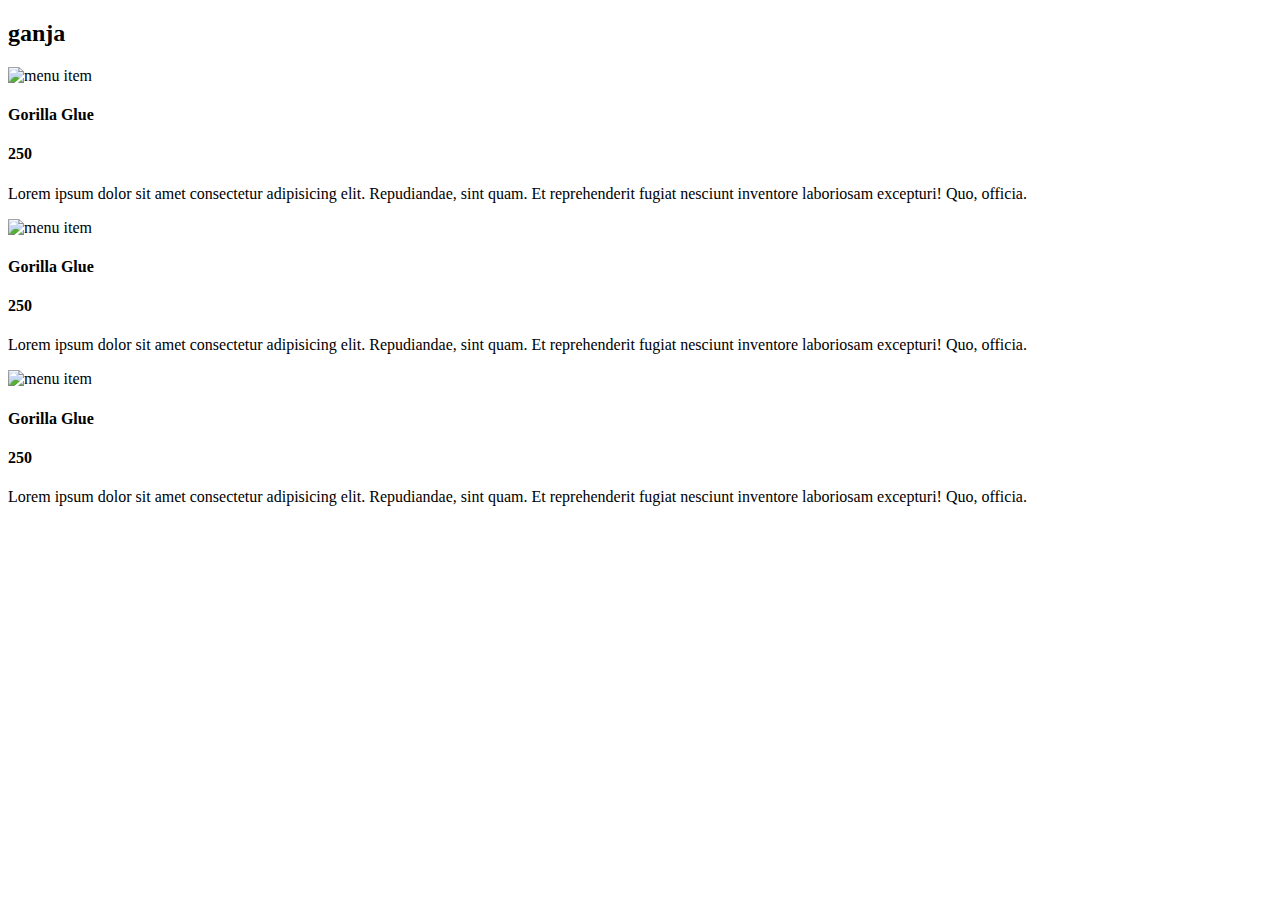
==== index.html @ cd096721 "Update index.html" ====
<!DOCTYPE html>
<html lang="en">
  <head>
    <meta charset="UTF-8" />
    <meta name="viewport" content="width=device-width, initial-scale=1.0" />
    <title>Chill</title>
    <!-- font-awesome -->
    <link
      rel="stylesheet"
      href="https://cdnjs.cloudflare.com/ajax/libs/font-awesome/5.14.0/css/all.min.css"
    />
    <!-- styles -->
    <link rel="stylesheet" href="styles.css" />
  </head>
  <body>
    <section class="Chill">
      <!-- title -->
      <div class="title"> 
        <h2>ganja</h2>
        <div class="underline"></div>
      </div>
      <!-- filter buttons -->
      <div class="btn-container">
        <!-- <button type="button" class="filter-btn" data-id="all">all</button>
        <button type="button" class="filter-btn" data-id="breakfast">
          breakfast
        </button>
        <button type="button" class="filter-btn" data-id="lunch">lunch</button>
        <button type="button" class="filter-btn" data-id="shakes">
          shakes
        </button> -->
      </div>
      <!-- menu items -->
      <div class="section-center">
        <!-- single item -->
        <article class="menu-item">
          <img src="./menu-item.jpeg" alt="menu item" class="photo" />
          <div class="item-info">
            <header>
              <h4>Gorilla Glue</h4>
              <h4 class="price">250</h4>
            </header>
            <p class="item-text">
              Lorem ipsum dolor sit amet consectetur adipisicing elit.
              Repudiandae, sint quam. Et reprehenderit fugiat nesciunt inventore
              laboriosam excepturi! Quo, officia.
            </p>
          </div>
        </article>
        <!-- end of single item -->
        <!-- single item -->
        <article class="menu-item">
          <img src="./menu-item.jpeg" alt="menu item" class="photo" />
          <div class="item-info">
            <header>
              <h4>Gorilla Glue</h4>
              <h4 class="price">250</h4>
            </header>
            <p class="item-text">
              Lorem ipsum dolor sit amet consectetur adipisicing elit.
              Repudiandae, sint quam. Et reprehenderit fugiat nesciunt inventore
              laboriosam excepturi! Quo, officia.
            </p>
          </div>
        </article>
        <!-- end of single item -->
        <!-- single item -->
        <article class="menu-item">
          <img src="../menu-item.jpeg" alt="menu item" class="photo" />
          <div class="item-info">
            <header>
              <h4>Gorilla Glue</h4>
              <h4 class="price">250</h4>
            </header>
            <p class="item-text">
              Lorem ipsum dolor sit amet consectetur adipisicing elit.
              Repudiandae, sint quam. Et reprehenderit fugiat nesciunt inventore
              laboriosam excepturi! Quo, officia.
            </p>
          </div>
        </article>
        <!-- end of single item -->
      </div>
    </section>
    <!-- javascript -->
    <script src="./app.js"></script>
  </body>
</html>
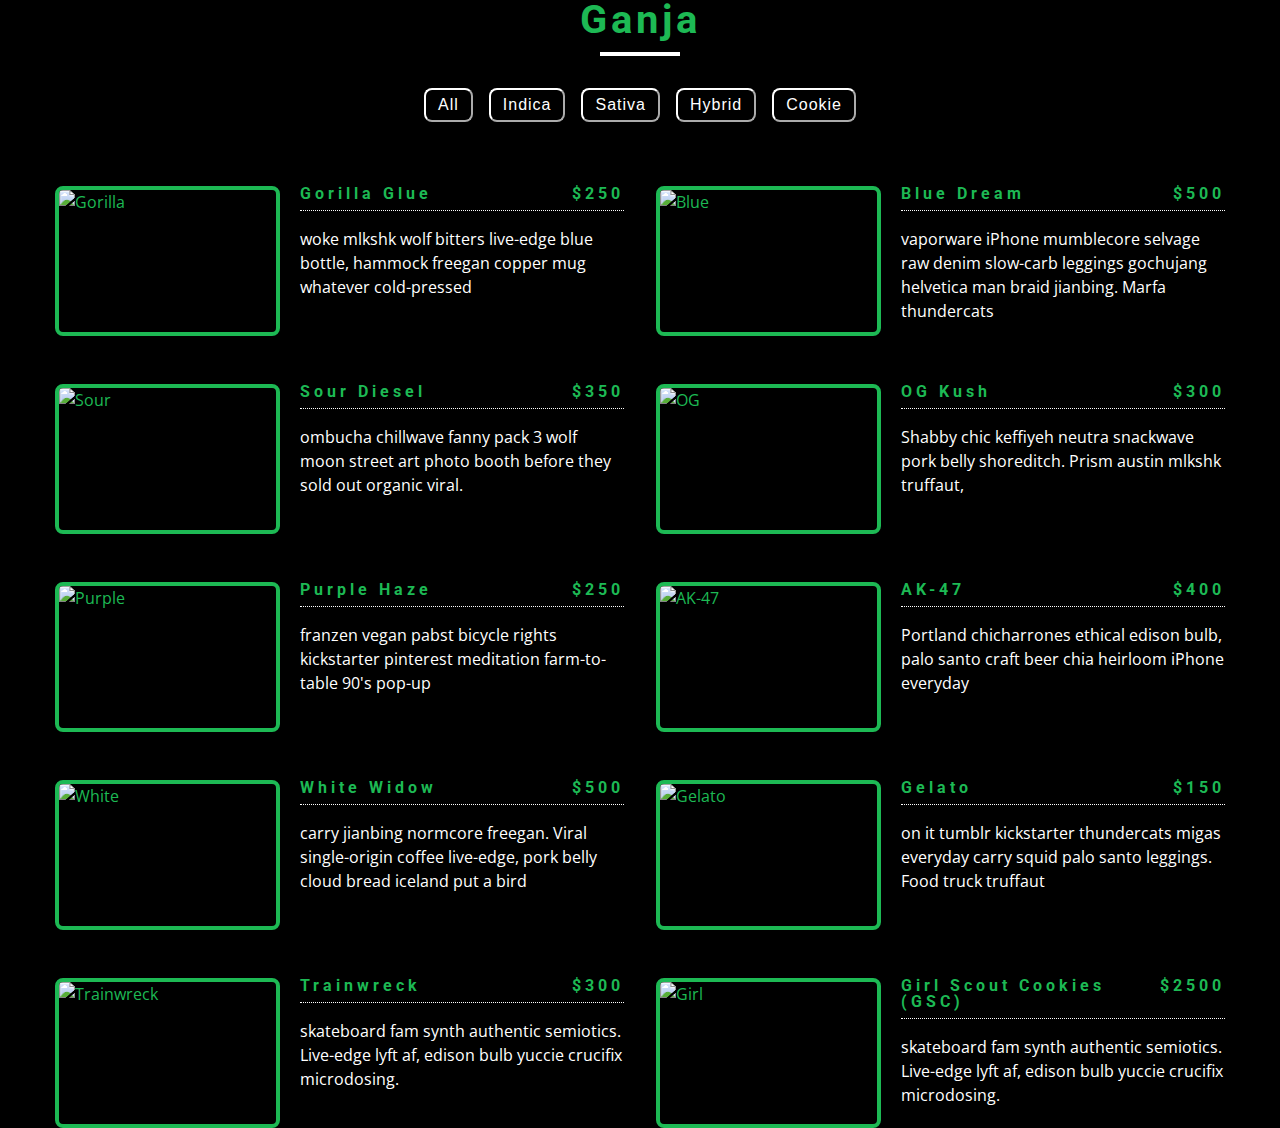
==== commit 967e1bad: "Update index.html" ====
--- a/index.html
+++ b/index.html
@@ -10,7 +10,7 @@
       href="https://cdnjs.cloudflare.com/ajax/libs/font-awesome/5.14.0/css/all.min.css"
     />
     <!-- styles -->
-    <link rel="stylesheet" href="styles.css" />
+    <link rel="stylesheet" href="maryjane/styles.css" />
   </head>
   <body>
     <section class="Chill">
@@ -34,7 +34,7 @@
       <div class="section-center">
         <!-- single item -->
         <article class="menu-item">
-          <img src="./menu-item.jpeg" alt="menu item" class="photo" />
+          <img src="maryjane/images/menu-item.jpeg" alt="menu item" class="photo" />
           <div class="item-info">
             <header>
               <h4>Gorilla Glue</h4>
@@ -50,7 +50,7 @@
         <!-- end of single item -->
         <!-- single item -->
         <article class="menu-item">
-          <img src="./menu-item.jpeg" alt="menu item" class="photo" />
+          <img src="maryjane/images/menu-item.jpeg" alt="menu item" class="photo" />
           <div class="item-info">
             <header>
               <h4>Gorilla Glue</h4>
@@ -66,7 +66,7 @@
         <!-- end of single item -->
         <!-- single item -->
         <article class="menu-item">
-          <img src="../menu-item.jpeg" alt="menu item" class="photo" />
+          <img src="maryjane/images/menu-item.jpeg" alt="menu item" class="photo" />
           <div class="item-info">
             <header>
               <h4>Gorilla Glue</h4>
@@ -83,6 +83,6 @@
       </div>
     </section>
     <!-- javascript -->
-    <script src="./app.js"></script>
+    <script src="maryjane/app.js"></script>
   </body>
 </html>
--- a/maryjane/styles.css
+++ b/maryjane/styles.css
@@ -0,0 +1,265 @@
+/*
+=============== 
+Fonts
+===============
+*/
+@import url("https://fonts.googleapis.com/css?family=Open+Sans|Roboto:400,700&display=swap");
+
+/*
+=============== 
+Variables
+===============
+*/
+
+:root {
+  /* dark shades of primary color*/
+  --clr-primary-1: #1db954;
+  --clr-primary-2: hsl(205, 77%, 27%);
+  --clr-primary-3: hsl(205, 72%, 37%);
+  --clr-primary-4: hsl(205, 63%, 48%);
+  /* primary/main color -  green */
+  --clr-primary-5: #1db954;
+  /* lighter shades of primary color */
+  --clr-primary-6: hsl(205, 89%, 70%);
+  --clr-primary-7: hsl(205, 90%, 76%);
+  --clr-primary-8: hsl(205, 86%, 81%);
+  --clr-primary-9: hsl(206, 15%, 40%);
+  --clr-primary-10: hsl(205, 12%, 27%);
+  /* darkest grey - used for headings */
+  --clr-grey-1: #1db954;
+  --clr-grey-2: hsl(211, 39%, 23%);
+  --clr-grey-3: hsl(209, 34%, 30%);
+  --clr-grey-4: hsl(209, 28%, 39%);
+  /* grey used for paragraphs */
+  --clr-grey-5: hsl(0, 0%, 100%);
+  --clr-grey-6: hsl(0, 0%, 100%);
+  --clr-grey-7: hsl(211, 27%, 70%);
+  --clr-grey-8: hsl(210, 31%, 80%);
+  --clr-grey-9: hsl(212, 33%, 89%);
+  --clr-grey-10: hsl(0, 0%, 0%);
+  --clr-white: #344046;
+  --clr-red-dark: hsl(360, 67%, 44%);
+  --clr-red-light: hsl(360, 71%, 66%);
+  --clr-green-dark: hsl(120, 70%, 65%);
+  --clr-green-light: hsl(125, 71%, 66%);
+  --clr-gold: #ffffff; 
+  --clr-black: #1db954;
+  --ff-primary: "Roboto", sans-serif;
+  --ff-secondary: "Open Sans", sans-serif;
+  --transition: all 0.3s linear;
+  --spacing: 0.25rem;
+  --radius: 0.5rem;
+  --light-shadow: 0 5px 15px rgba(0, 0, 0, 0.1);
+  --dark-shadow: 0 5px 15px rgba(0, 0, 0, 0.2);
+  --max-width: 1170px;
+  --fixed-width: 620px;
+}
+/*
+=============== 
+Global Styles
+===============
+*/
+
+*,
+::after,
+::before {
+  margin: 0;
+  padding: 0;
+  box-sizing: border-box;
+}
+
+body {
+  font-family: var(--ff-secondary);
+  background: var(--clr-grey-10);
+  color: var(--clr-grey-1);
+  line-height: 1.5;
+  font-size: 0.875rem;
+}
+ul {
+  list-style-type: none;
+}
+a {
+  text-decoration: none;
+}
+img:not(.logo) {
+  width: 100%;
+}
+img {
+  display: block;
+}
+
+h1,
+h2,
+h3,
+h4 {
+  letter-spacing: var(--spacing);
+  text-transform: capitalize;
+  line-height: 1.25;
+  margin-bottom: 0.75rem;
+  font-family: var(--ff-primary);
+}
+h1 {
+  font-size: 3rem;
+}
+h2 {
+  font-size: 2rem;
+}
+h3 {
+  font-size: 1.25rem;
+}
+h4 {
+  font-size: 0.875rem;
+}
+p {
+  margin-bottom: 1.25rem;
+  color: var(--clr-grey-5);
+}
+@media screen and (min-width: 800px) {
+  h1 {
+    font-size: 4rem;
+  }
+  h2 {
+    font-size: 2.5rem;
+  }
+  h3 {
+    font-size: 1.75rem;
+  }
+  h4 {
+    font-size: 1rem;
+  }
+  body {
+    font-size: 1rem;
+  }
+  h1,
+  h2,
+  h3,
+  h4 {
+    line-height: 1;
+  }
+}
+/*  global classes */
+
+.btn {
+  text-transform: uppercase;
+  background: transparent;
+  color: var(--clr-black);
+  padding: 0.375rem 0.75rem;
+  letter-spacing: var(--spacing);
+  display: inline-block;
+  transition: var(--transition);
+  font-size: 0.875rem;
+  border: 2px solid var(--clr-black);
+  cursor: pointer;
+  box-shadow: 0 1px 3px rgba(0, 0, 0, 0.2);
+  border-radius: var(--radius);
+}
+.btn:hover {
+  color: var(--clr-white);
+  background: var(--clr-black);
+}
+/* section */
+.section {
+  padding: 5rem 0;
+}
+
+main {
+  min-height: 100vh;
+  display: grid;
+  place-items: center;
+}
+/*
+=============== 
+Menu
+===============
+*/
+
+.menu {
+  padding: 5rem 0;
+}
+.title {
+  text-align: center;
+  margin-bottom: 2rem;
+}
+.underline {
+  width: 5rem;
+  height: 0.25rem;
+  background: var(--clr-gold);
+  margin-left: auto;
+  margin-right: auto;
+}
+.btn-container {
+  margin-bottom: 4rem;
+  display: flex;
+  justify-content: center;
+}
+.filter-btn {
+  background: transparent;
+  border-color: var(--clr-gold);
+  font-size: 1rem;
+  text-transform: capitalize;
+  margin: 0 0.5rem;
+  letter-spacing: 1px;
+  border-radius: var(--radius);
+  padding: 0.375rem 0.75rem;
+  color: var(--clr-gold);
+  cursor: pointer;
+  transition: var(--transition);
+}
+.filter-btn:hover {
+  background: var(--clr-black);
+  color: var(--clr-white);
+}
+.section-center {
+  width: 90vw;
+  margin: 0 auto;
+  max-width: 1170px;
+  display: grid;
+  gap: 3rem 2rem;
+  justify-items: center;
+}
+.menu-item {
+  display: grid;
+  gap: 1rem 2rem;
+  max-width: 25rem;
+}
+.photo {
+  object-fit: cover;
+  height: 200px;
+  border: 0.25rem solid var(--clr-black);
+  border-radius: var(--radius);
+}
+.item-info header {
+  display: flex;
+  justify-content: space-between;
+  border-bottom: 0.5px dotted var(--clr-grey-5);
+}
+.item-info h4 {
+  margin-bottom: 0.5rem;
+}
+.price {
+  color: var(--clr-primary-5);
+}
+.item-text {
+  margin-bottom: 0;
+  padding-top: 1rem;
+}
+
+@media screen and (min-width: 768px) {
+  .menu-item {
+    grid-template-columns: 225px 1fr;
+    gap: 0 1.25rem;
+    max-width: 40rem;
+  }
+  .photo {
+    height: 175px;
+  }
+}
+@media screen and (min-width: 1200px) {
+  .section-center {
+    width: 95vw;
+    grid-template-columns: 1fr 1fr;
+  }
+  .photo {
+    height: 150px;
+  }
+}
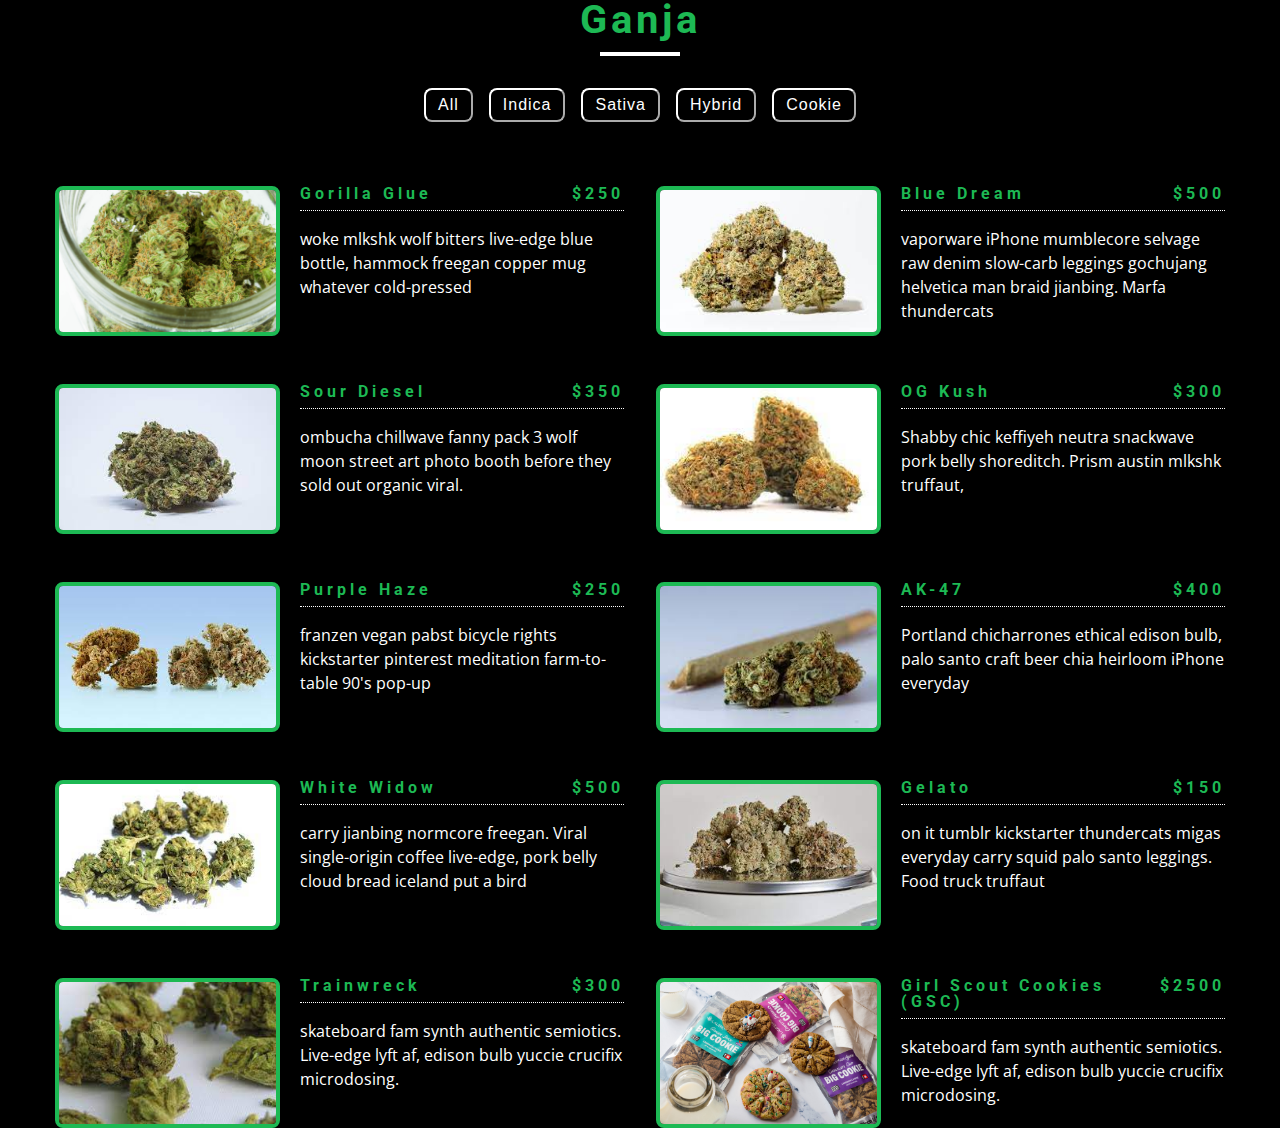
==== commit fc861b98: "Add files via upload" ====
--- a/index.html
+++ b/index.html
@@ -1,88 +1,85 @@
-<!DOCTYPE html>
-<html lang="en">
-  <head>
-    <meta charset="UTF-8" />
-    <meta name="viewport" content="width=device-width, initial-scale=1.0" />
-    <title>Chill</title>
-    <!-- font-awesome -->
-    <link
-      rel="stylesheet"
-      href="https://cdnjs.cloudflare.com/ajax/libs/font-awesome/5.14.0/css/all.min.css"
-    />
-    <!-- styles -->
-    <link rel="stylesheet" href="maryjane/styles.css" />
-  </head>
-  <body>
-    <section class="Chill">
-      <!-- title -->
-      <div class="title"> 
-        <h2>ganja</h2>
-        <div class="underline"></div>
-      </div>
-      <!-- filter buttons -->
-      <div class="btn-container">
-        <!-- <button type="button" class="filter-btn" data-id="all">all</button>
-        <button type="button" class="filter-btn" data-id="breakfast">
-          breakfast
-        </button>
-        <button type="button" class="filter-btn" data-id="lunch">lunch</button>
-        <button type="button" class="filter-btn" data-id="shakes">
-          shakes
-        </button> -->
-      </div>
-      <!-- menu items -->
-      <div class="section-center">
-        <!-- single item -->
-        <article class="menu-item">
-          <img src="maryjane/images/menu-item.jpeg" alt="menu item" class="photo" />
-          <div class="item-info">
-            <header>
-              <h4>Gorilla Glue</h4>
-              <h4 class="price">250</h4>
-            </header>
-            <p class="item-text">
-              Lorem ipsum dolor sit amet consectetur adipisicing elit.
-              Repudiandae, sint quam. Et reprehenderit fugiat nesciunt inventore
-              laboriosam excepturi! Quo, officia.
-            </p>
-          </div>
-        </article>
-        <!-- end of single item -->
-        <!-- single item -->
-        <article class="menu-item">
-          <img src="maryjane/images/menu-item.jpeg" alt="menu item" class="photo" />
-          <div class="item-info">
-            <header>
-              <h4>Gorilla Glue</h4>
-              <h4 class="price">250</h4>
-            </header>
-            <p class="item-text">
-              Lorem ipsum dolor sit amet consectetur adipisicing elit.
-              Repudiandae, sint quam. Et reprehenderit fugiat nesciunt inventore
-              laboriosam excepturi! Quo, officia.
-            </p>
-          </div>
-        </article>
-        <!-- end of single item -->
-        <!-- single item -->
-        <article class="menu-item">
-          <img src="maryjane/images/menu-item.jpeg" alt="menu item" class="photo" />
-          <div class="item-info">
-            <header>
-              <h4>Gorilla Glue</h4>
-              <h4 class="price">250</h4>
-            </header>
-            <p class="item-text">
-              Lorem ipsum dolor sit amet consectetur adipisicing elit.
-              Repudiandae, sint quam. Et reprehenderit fugiat nesciunt inventore
-              laboriosam excepturi! Quo, officia.
-            </p>
-          </div>
-        </article>
-        <!-- end of single item -->
-      </div>
-    </section>
-    <!-- javascript -->
-    <script src="maryjane/app.js"></script>
-  </body>
-</html>
+<!DOCTYPE html>
+<html lang="en">
+  <head>
+    <meta charset="UTF-8" />
+    <meta name="viewport" content="width=device-width, initial-scale=1.0" />
+    <title>Chill</title>
+    <!-- font-awesome -->
+    <link rel="stylesheet" href="https://cdnjs.cloudflare.com/ajax/libs/font-awesome/5.14.0/css/all.min.css"/>
+    <link rel="shortcut icon" href="images/chill.png">
+    <link rel="stylesheet" href="styles.css" />
+  </head>
+  <body>
+    <section class="Chill">
+      <!-- title -->
+      <div class="title"> 
+        <h2>ganja</h2>
+        <div class="underline"></div>
+      </div>
+      <!-- filter buttons -->
+      <div class="btn-container">
+        <!-- <button type="button" class="filter-btn" data-id="all">all</button>
+        <button type="button" class="filter-btn" data-id="breakfast">
+          breakfast
+        </button>
+        <button type="button" class="filter-btn" data-id="lunch">lunch</button>
+        <button type="button" class="filter-btn" data-id="shakes">
+          shakes
+        </button> -->
+      </div>
+      <!-- menu items -->
+      <div class="section-center">
+        <!-- single item -->
+        <article class="menu-item">
+          <img src="images/menu-item.jpeg" alt="menu item" class="photo" />
+          <div class="item-info">
+            <header>
+              <h4>Gorilla Glue</h4>
+              <h4 class="price">250</h4>
+            </header>
+            <p class="item-text">
+              Lorem ipsum dolor sit amet consectetur adipisicing elit.
+              Repudiandae, sint quam. Et reprehenderit fugiat nesciunt inventore
+              laboriosam excepturi! Quo, officia.
+            </p>
+          </div>
+        </article>
+        <!-- end of single item -->
+        <!-- single item -->
+        <article class="menu-item">
+          <img src="images/menu-item.jpeg" alt="menu item" class="photo" />
+          <div class="item-info">
+            <header>
+              <h4>Gorilla Glue</h4>
+              <h4 class="price">250</h4>
+            </header>
+            <p class="item-text">
+              Lorem ipsum dolor sit amet consectetur adipisicing elit.
+              Repudiandae, sint quam. Et reprehenderit fugiat nesciunt inventore
+              laboriosam excepturi! Quo, officia.
+            </p>
+          </div>
+        </article>
+        <!-- end of single item -->
+        <!-- single item -->
+        <article class="menu-item">
+          <img src="images/menu-item.jpeg" alt="menu item" class="photo" />
+          <div class="item-info">
+            <header>
+              <h4>Gorilla Glue</h4>
+              <h4 class="price">250</h4>
+            </header>
+            <p class="item-text">
+              Lorem ipsum dolor sit amet consectetur adipisicing elit.
+              Repudiandae, sint quam. Et reprehenderit fugiat nesciunt inventore
+              laboriosam excepturi! Quo, officia.
+            </p>
+          </div>
+        </article>
+        <!-- end of single item -->
+      </div>
+    </section>
+    <!-- javascript -->
+    <script src="app.js"></script>
+  </body>
+</html>
--- a/styles.css
+++ b/styles.css
@@ -0,0 +1,265 @@
+/*
+=============== 
+Fonts
+===============
+*/
+@import url("https://fonts.googleapis.com/css?family=Open+Sans|Roboto:400,700&display=swap");
+
+/*
+=============== 
+Variables
+===============
+*/
+
+:root {
+  /* dark shades of primary color*/
+  --clr-primary-1: #1db954;
+  --clr-primary-2: hsl(205, 77%, 27%);
+  --clr-primary-3: hsl(205, 72%, 37%);
+  --clr-primary-4: hsl(205, 63%, 48%);
+  /* primary/main color -  green */
+  --clr-primary-5: #1db954;
+  /* lighter shades of primary color */
+  --clr-primary-6: hsl(205, 89%, 70%);
+  --clr-primary-7: hsl(205, 90%, 76%);
+  --clr-primary-8: hsl(205, 86%, 81%);
+  --clr-primary-9: hsl(206, 15%, 40%);
+  --clr-primary-10: hsl(205, 12%, 27%);
+  /* darkest grey - used for headings */
+  --clr-grey-1: #1db954;
+  --clr-grey-2: hsl(211, 39%, 23%);
+  --clr-grey-3: hsl(209, 34%, 30%);
+  --clr-grey-4: hsl(209, 28%, 39%);
+  /* grey used for paragraphs */
+  --clr-grey-5: hsl(0, 0%, 100%);
+  --clr-grey-6: hsl(0, 0%, 100%);
+  --clr-grey-7: hsl(211, 27%, 70%);
+  --clr-grey-8: hsl(210, 31%, 80%);
+  --clr-grey-9: hsl(212, 33%, 89%);
+  --clr-grey-10: hsl(0, 0%, 0%);
+  --clr-white: #344046;
+  --clr-red-dark: hsl(360, 67%, 44%);
+  --clr-red-light: hsl(360, 71%, 66%);
+  --clr-green-dark: hsl(120, 70%, 65%);
+  --clr-green-light: hsl(125, 71%, 66%);
+  --clr-gold: #ffffff; 
+  --clr-black: #1db954;
+  --ff-primary: "Roboto", sans-serif;
+  --ff-secondary: "Open Sans", sans-serif;
+  --transition: all 0.3s linear;
+  --spacing: 0.25rem;
+  --radius: 0.5rem;
+  --light-shadow: 0 5px 15px rgba(0, 0, 0, 0.1);
+  --dark-shadow: 0 5px 15px rgba(0, 0, 0, 0.2);
+  --max-width: 1170px;
+  --fixed-width: 620px;
+}
+/*
+=============== 
+Global Styles
+===============
+*/
+
+*,
+::after,
+::before {
+  margin: 0;
+  padding: 0;
+  box-sizing: border-box;
+}
+
+body {
+  font-family: var(--ff-secondary);
+  background: var(--clr-grey-10);
+  color: var(--clr-grey-1);
+  line-height: 1.5;
+  font-size: 0.875rem;
+}
+ul {
+  list-style-type: none;
+}
+a {
+  text-decoration: none;
+}
+img:not(.logo) {
+  width: 100%;
+}
+img {
+  display: block;
+}
+
+h1,
+h2,
+h3,
+h4 {
+  letter-spacing: var(--spacing);
+  text-transform: capitalize;
+  line-height: 1.25;
+  margin-bottom: 0.75rem;
+  font-family: var(--ff-primary);
+}
+h1 {
+  font-size: 3rem;
+}
+h2 {
+  font-size: 2rem;
+}
+h3 {
+  font-size: 1.25rem;
+}
+h4 {
+  font-size: 0.875rem;
+}
+p {
+  margin-bottom: 1.25rem;
+  color: var(--clr-grey-5);
+}
+@media screen and (min-width: 800px) {
+  h1 {
+    font-size: 4rem;
+  }
+  h2 {
+    font-size: 2.5rem;
+  }
+  h3 {
+    font-size: 1.75rem;
+  }
+  h4 {
+    font-size: 1rem;
+  }
+  body {
+    font-size: 1rem;
+  }
+  h1,
+  h2,
+  h3,
+  h4 {
+    line-height: 1;
+  }
+}
+/*  global classes */
+
+.btn {
+  text-transform: uppercase;
+  background: transparent;
+  color: var(--clr-black);
+  padding: 0.375rem 0.75rem;
+  letter-spacing: var(--spacing);
+  display: inline-block;
+  transition: var(--transition);
+  font-size: 0.875rem;
+  border: 2px solid var(--clr-black);
+  cursor: pointer;
+  box-shadow: 0 1px 3px rgba(0, 0, 0, 0.2);
+  border-radius: var(--radius);
+}
+.btn:hover {
+  color: var(--clr-white);
+  background: var(--clr-black);
+}
+/* section */
+.section {
+  padding: 5rem 0;
+}
+
+main {
+  min-height: 100vh;
+  display: grid;
+  place-items: center;
+}
+/*
+=============== 
+Menu
+===============
+*/
+
+.menu {
+  padding: 5rem 0;
+}
+.title {
+  text-align: center;
+  margin-bottom: 2rem;
+}
+.underline {
+  width: 5rem;
+  height: 0.25rem;
+  background: var(--clr-gold);
+  margin-left: auto;
+  margin-right: auto;
+}
+.btn-container {
+  margin-bottom: 4rem;
+  display: flex;
+  justify-content: center;
+}
+.filter-btn {
+  background: transparent;
+  border-color: var(--clr-gold);
+  font-size: 1rem;
+  text-transform: capitalize;
+  margin: 0 0.5rem;
+  letter-spacing: 1px;
+  border-radius: var(--radius);
+  padding: 0.375rem 0.75rem;
+  color: var(--clr-gold);
+  cursor: pointer;
+  transition: var(--transition);
+}
+.filter-btn:hover {
+  background: var(--clr-black);
+  color: var(--clr-white);
+}
+.section-center {
+  width: 90vw;
+  margin: 0 auto;
+  max-width: 1170px;
+  display: grid;
+  gap: 3rem 2rem;
+  justify-items: center;
+}
+.menu-item {
+  display: grid;
+  gap: 1rem 2rem;
+  max-width: 25rem;
+}
+.photo {
+  object-fit: cover;
+  height: 200px;
+  border: 0.25rem solid var(--clr-black);
+  border-radius: var(--radius);
+}
+.item-info header {
+  display: flex;
+  justify-content: space-between;
+  border-bottom: 0.5px dotted var(--clr-grey-5);
+}
+.item-info h4 {
+  margin-bottom: 0.5rem;
+}
+.price {
+  color: var(--clr-primary-5);
+}
+.item-text {
+  margin-bottom: 0;
+  padding-top: 1rem;
+}
+
+@media screen and (min-width: 768px) {
+  .menu-item {
+    grid-template-columns: 225px 1fr;
+    gap: 0 1.25rem;
+    max-width: 40rem;
+  }
+  .photo {
+    height: 175px;
+  }
+}
+@media screen and (min-width: 1200px) {
+  .section-center {
+    width: 95vw;
+    grid-template-columns: 1fr 1fr;
+  }
+  .photo {
+    height: 150px;
+  }
+}
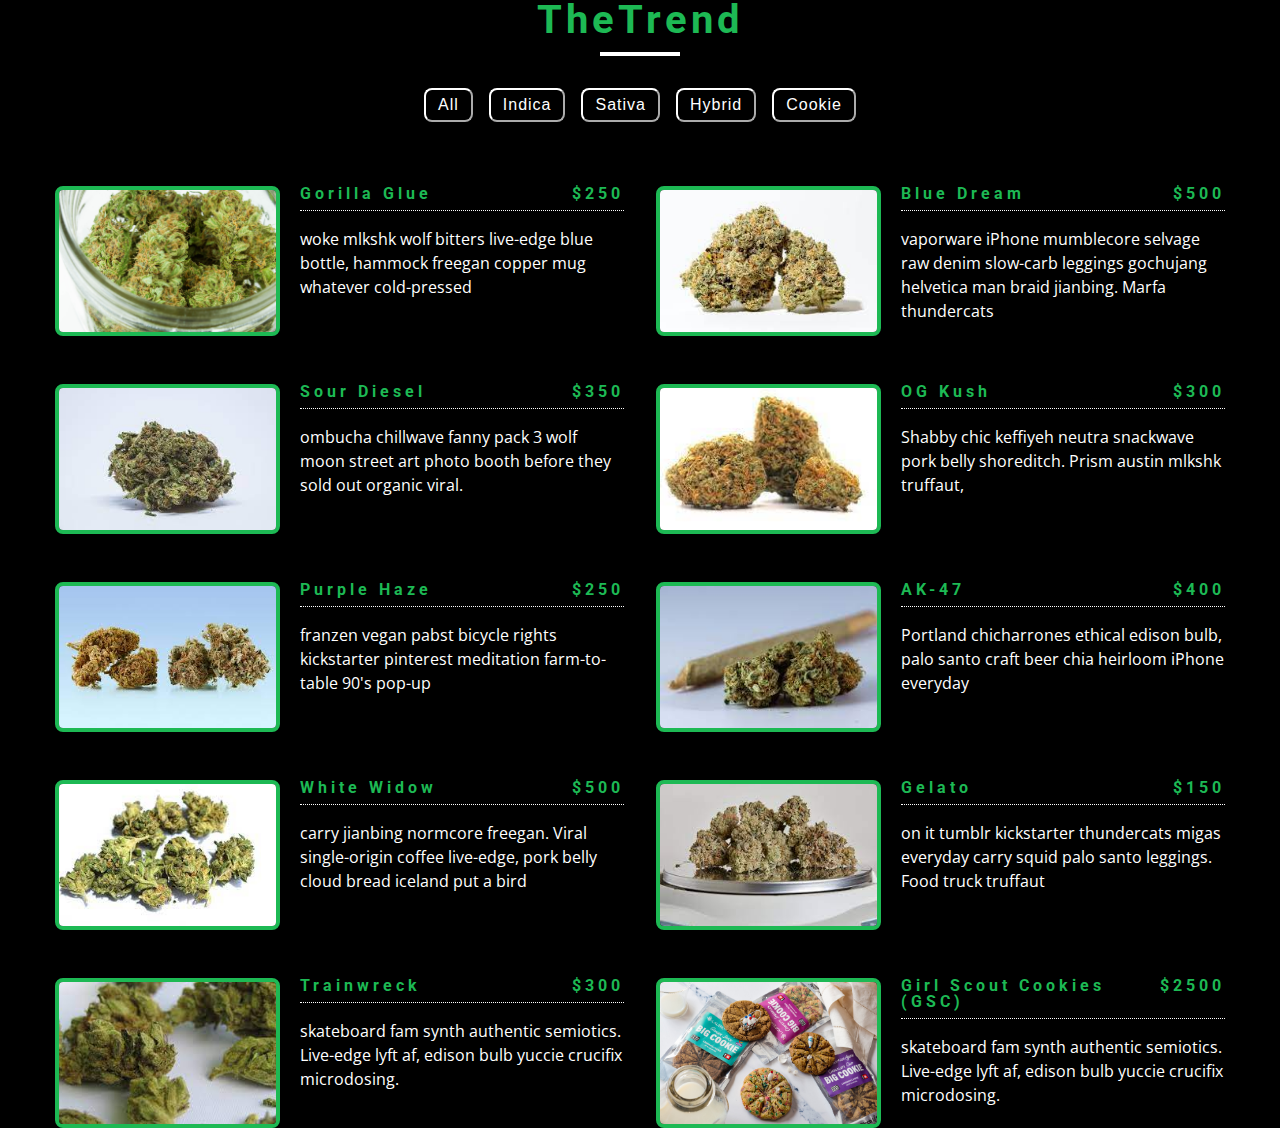
==== commit e6bd8fc5: "Update index.html" ====
--- a/index.html
+++ b/index.html
@@ -3,17 +3,17 @@
   <head>
     <meta charset="UTF-8" />
     <meta name="viewport" content="width=device-width, initial-scale=1.0" />
-    <title>Chill</title>
+    <title>TheTrend</title>
     <!-- font-awesome -->
     <link rel="stylesheet" href="https://cdnjs.cloudflare.com/ajax/libs/font-awesome/5.14.0/css/all.min.css"/>
-    <link rel="shortcut icon" href="images/chill.png">
+    <link rel="shortcut icon" href="images/logo.png">
     <link rel="stylesheet" href="styles.css" />
   </head>
   <body>
     <section class="Chill">
       <!-- title -->
       <div class="title"> 
-        <h2>ganja</h2>
+        <h2>TheTrend</h2>
         <div class="underline"></div>
       </div>
       <!-- filter buttons -->
--- a/styles.css
+++ b/styles.css
@@ -1,36 +1,19 @@
-/*
-=============== 
-Fonts
-===============
-*/
 @import url("https://fonts.googleapis.com/css?family=Open+Sans|Roboto:400,700&display=swap");
-
-/*
-=============== 
-Variables
-===============
-*/
-
 :root {
-  /* dark shades of primary color*/
   --clr-primary-1: #1db954;
   --clr-primary-2: hsl(205, 77%, 27%);
   --clr-primary-3: hsl(205, 72%, 37%);
   --clr-primary-4: hsl(205, 63%, 48%);
-  /* primary/main color -  green */
   --clr-primary-5: #1db954;
-  /* lighter shades of primary color */
   --clr-primary-6: hsl(205, 89%, 70%);
   --clr-primary-7: hsl(205, 90%, 76%);
   --clr-primary-8: hsl(205, 86%, 81%);
   --clr-primary-9: hsl(206, 15%, 40%);
   --clr-primary-10: hsl(205, 12%, 27%);
-  /* darkest grey - used for headings */
   --clr-grey-1: #1db954;
   --clr-grey-2: hsl(211, 39%, 23%);
   --clr-grey-3: hsl(209, 34%, 30%);
   --clr-grey-4: hsl(209, 28%, 39%);
-  /* grey used for paragraphs */
   --clr-grey-5: hsl(0, 0%, 100%);
   --clr-grey-6: hsl(0, 0%, 100%);
   --clr-grey-7: hsl(211, 27%, 70%);
@@ -54,12 +37,6 @@
   --max-width: 1170px;
   --fixed-width: 620px;
 }
-/*
-=============== 
-Global Styles
-===============
-*/
-
 *,
 ::after,
 ::before {
@@ -67,7 +44,6 @@
   padding: 0;
   box-sizing: border-box;
 }
-
 body {
   font-family: var(--ff-secondary);
   background: var(--clr-grey-10);
@@ -137,8 +113,6 @@
     line-height: 1;
   }
 }
-/*  global classes */
-
 .btn {
   text-transform: uppercase;
   background: transparent;
@@ -157,22 +131,14 @@
   color: var(--clr-white);
   background: var(--clr-black);
 }
-/* section */
 .section {
   padding: 5rem 0;
 }
-
 main {
   min-height: 100vh;
   display: grid;
   place-items: center;
 }
-/*
-=============== 
-Menu
-===============
-*/
-
 .menu {
   padding: 5rem 0;
 }
@@ -243,7 +209,6 @@
   margin-bottom: 0;
   padding-top: 1rem;
 }
-
 @media screen and (min-width: 768px) {
   .menu-item {
     grid-template-columns: 225px 1fr;
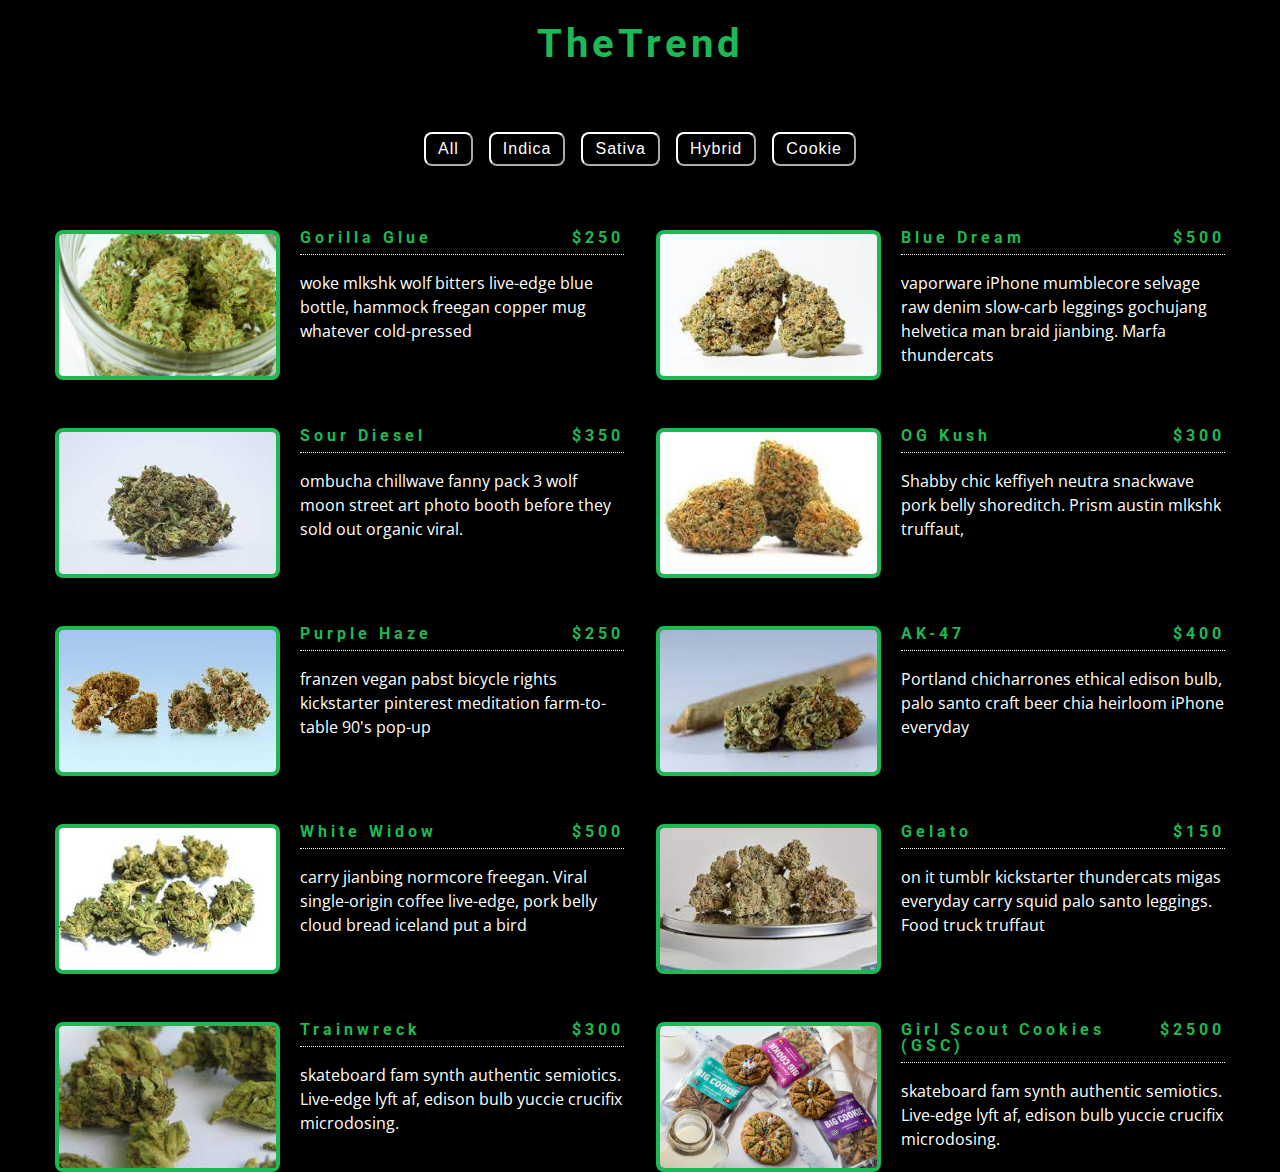
==== commit bf2c877c: "Update index.html" ====
--- a/index.html
+++ b/index.html
@@ -11,10 +11,11 @@
   </head>
   <body>
     <section class="Chill">
+      <br>
       <!-- title -->
       <div class="title"> 
         <h2>TheTrend</h2>
-        <div class="underline"></div>
+        <br>
       </div>
       <!-- filter buttons -->
       <div class="btn-container">
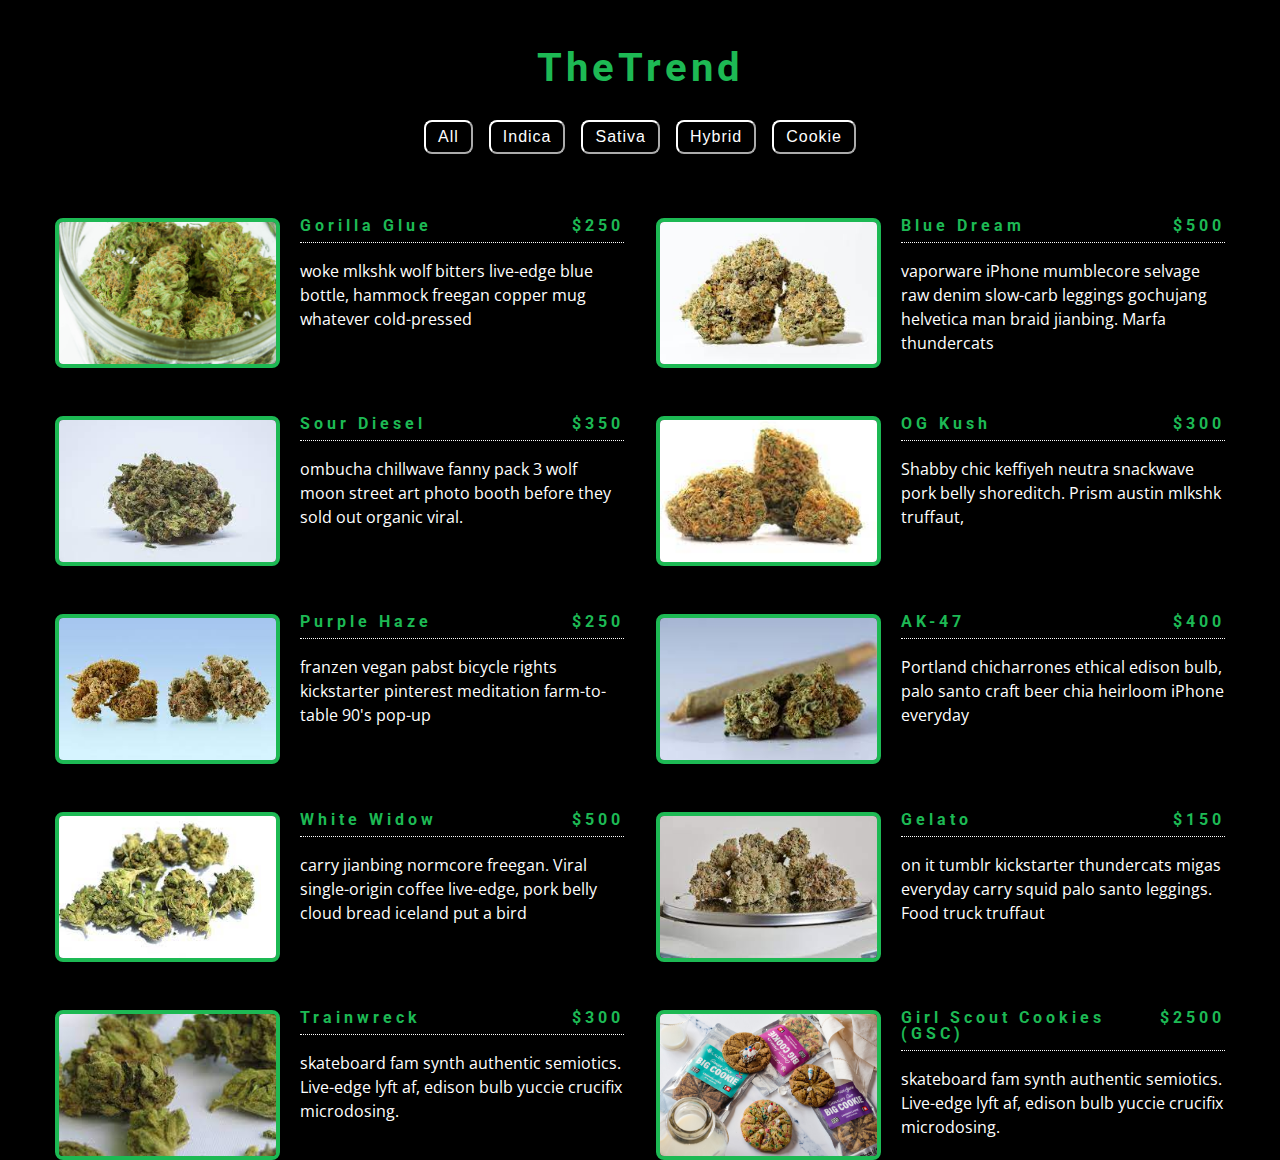
==== commit 3bc6bb1e: "Modified space between title and body" ====
--- a/index.html
+++ b/index.html
@@ -12,10 +12,10 @@
   <body>
     <section class="Chill">
       <br>
+      <br>
       <!-- title -->
       <div class="title"> 
         <h2>TheTrend</h2>
-        <br>
       </div>
       <!-- filter buttons -->
       <div class="btn-container">
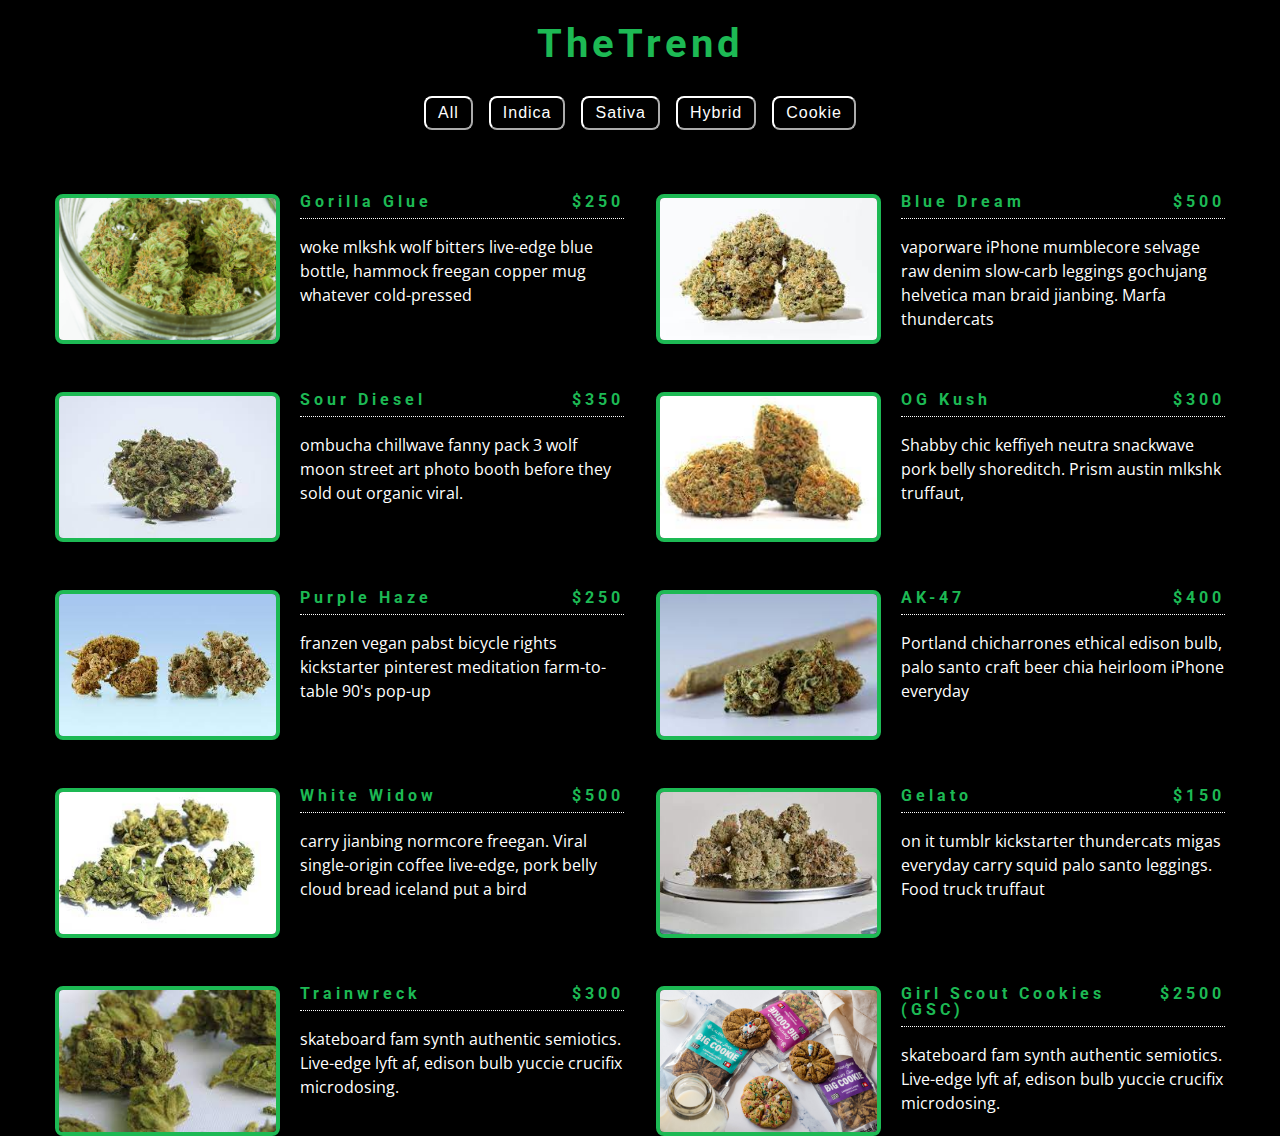
==== commit f40abc0b: "Finalized" ====
--- a/index.html
+++ b/index.html
@@ -11,7 +11,6 @@
   </head>
   <body>
     <section class="Chill">
-      <br>
       <br>
       <!-- title -->
       <div class="title"> 
